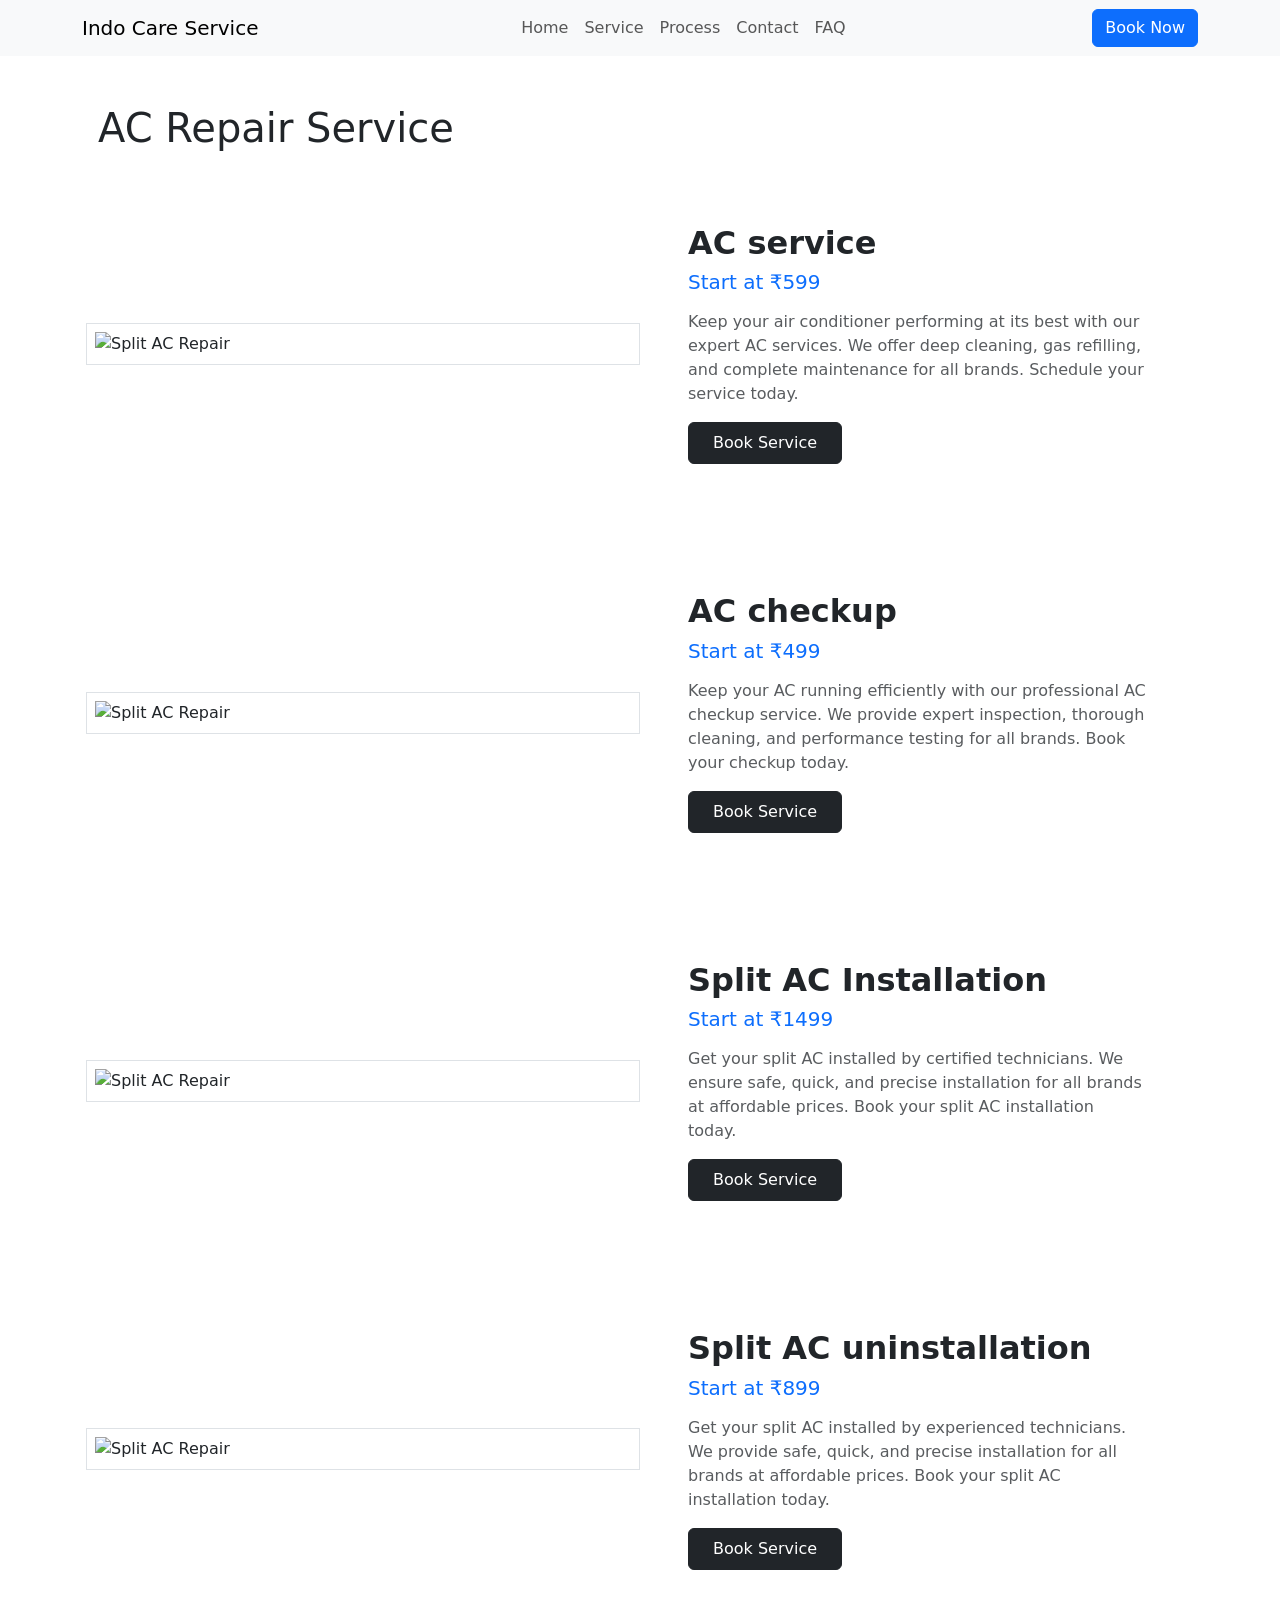
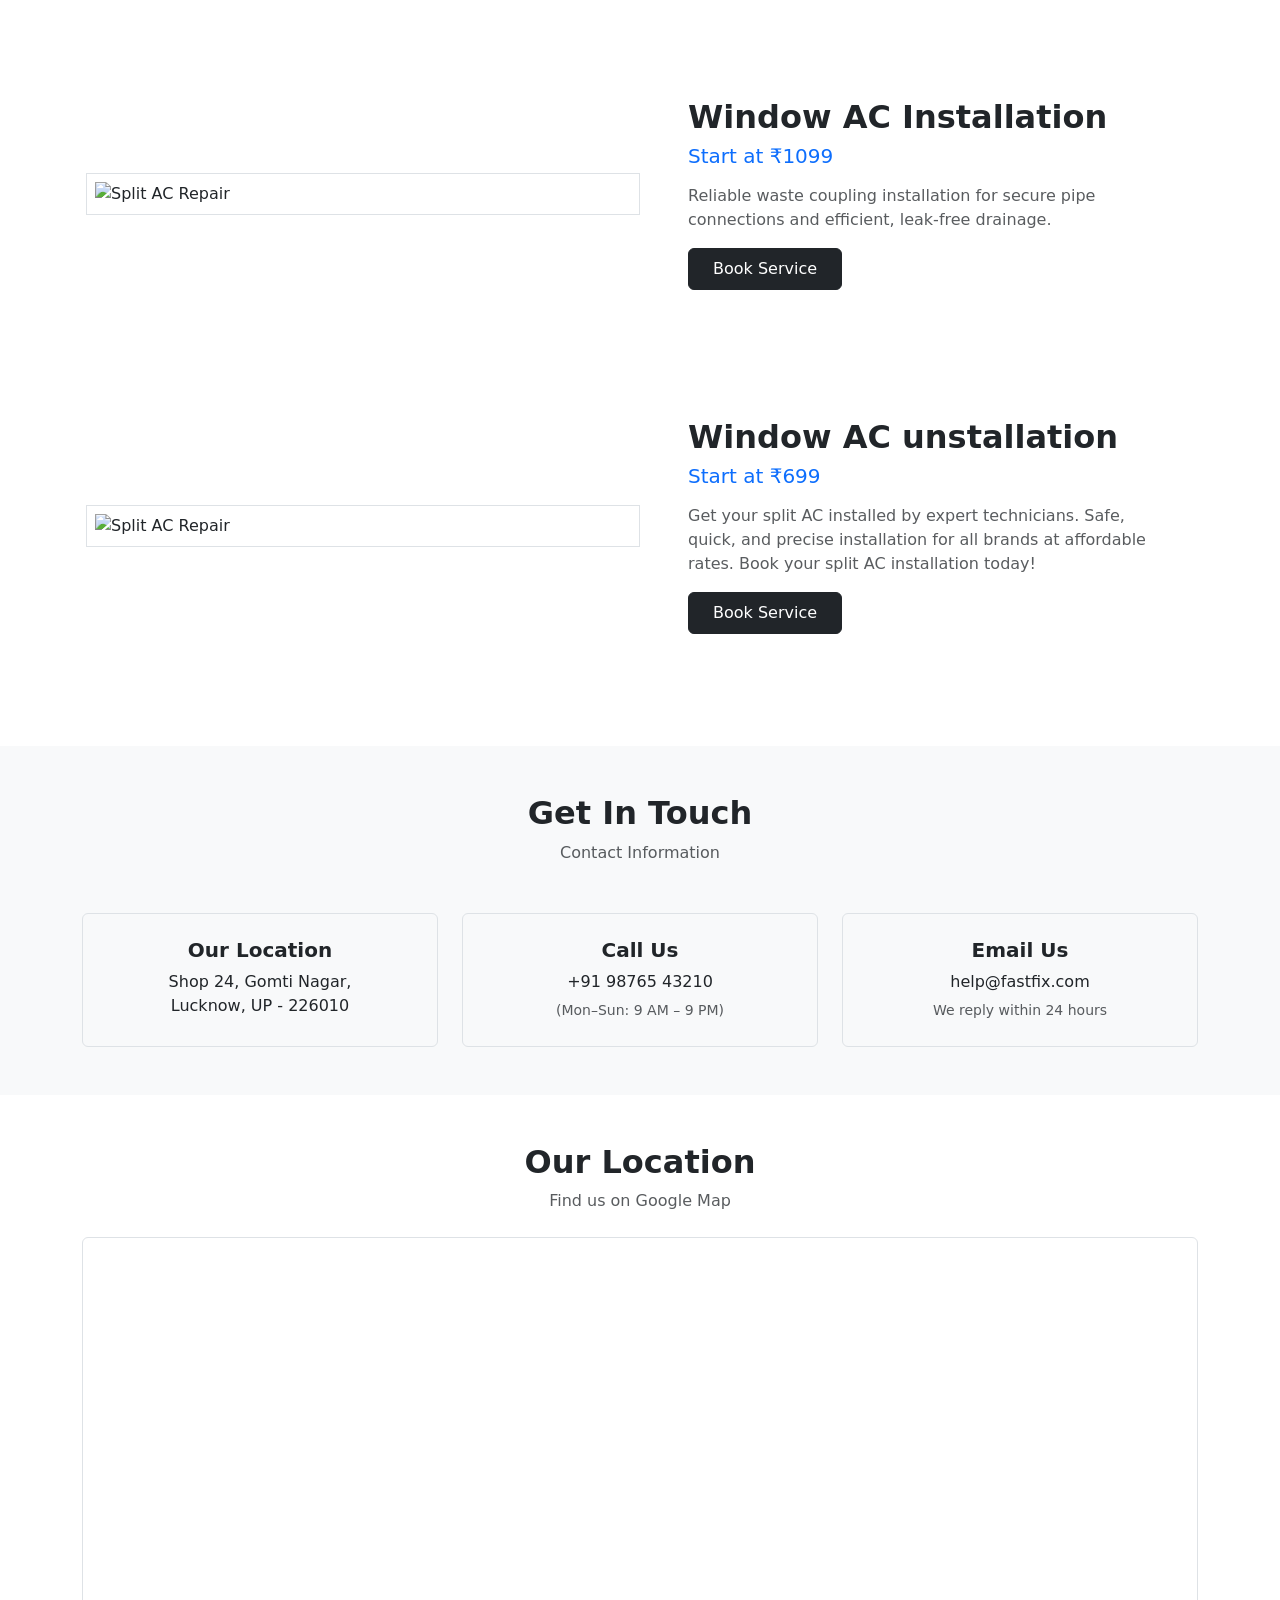
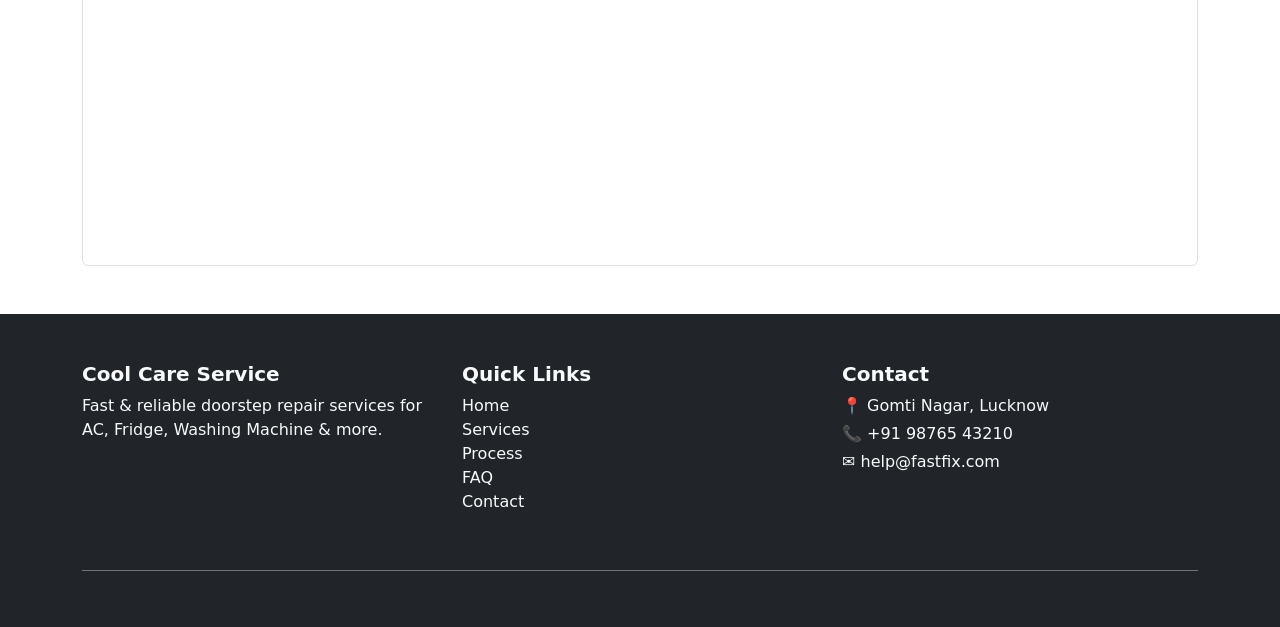
==== ac-repair.html @ 85ae4dec "Initial commit" ====
<!doctype html>
<html lang="en">
  <head>
    <!-- Basic -->
    <meta charset="UTF-8" />
    <title>Bootstrap 5 Practice</title>

    <!-- Mobile Responsive (MOST IMPORTANT) -->
    <meta name="viewport" content="width=device-width, initial-scale=1.0" />

    <!-- Bootstrap 5 CSS CDN -->
    <link
      href="https://cdn.jsdelivr.net/npm/bootstrap@5.3.2/dist/css/bootstrap.min.css"
      rel="stylesheet"
    />
    <link rel="stylesheet" href="style.css" />
  </head>
  <body>

        <!-- ============== Navbar Start Here ============= -->
    <nav class="navbar navbar-expand-lg navbar-light bg-light">
      <div class="container">
        <!-- Logo -->
        <a class="navbar-brand" href="#">Indo Care Service</a>

        <!-- Toggle Button (Mobile) -->
        <button
          class="navbar-toggler"
          type="button"
          data-bs-toggle="offcanvas"
          data-bs-target="#mobileMenu"
        >
          <span class="navbar-toggler-icon"></span>
        </button>

        <!-- Desktop Menu -->
        <div class="collapse navbar-collapse d-none d-lg-flex">
          <!-- Center Menu -->
          <ul class="navbar-nav mx-auto">
            <li class="nav-item"><a class="nav-link" href="#">Home</a></li>
            <li class="nav-item"><a class="nav-link" href="#">Service</a></li>
            <li class="nav-item"><a class="nav-link" href="#">Process</a></li>
            <li class="nav-item"><a class="nav-link" href="#">Contact</a></li>
            <li class="nav-item"><a class="nav-link" href="#">FAQ</a></li>
          </ul>

          <!-- Right Button -->
          <a href="#" class="btn btn-primary">Book Now</a>
        </div>
      </div>
    </nav>

    <div
      class="offcanvas offcanvas-start custom-offcanvas"
      tabindex="-1"
      id="mobileMenu"
    >
      <div class="offcanvas-header">
        <h5 class="offcanvas-title">Menu</h5>
        <button
          type="button"
          class="btn-close"
          data-bs-dismiss="offcanvas"
        ></button>
      </div>

      <div class="offcanvas-body">
        <ul class="navbar-nav">
          <li class="nav-item"><a class="nav-link" href="#">Home</a></li>
          <li class="nav-item"><a class="nav-link" href="#">Service</a></li>
          <li class="nav-item"><a class="nav-link" href="#">Process</a></li>
          <li class="nav-item"><a class="nav-link" href="#">Contact</a></li>
          <li class="nav-item"><a class="nav-link" href="#">FAQ</a></li>
        </ul>

        <a href="#" class="btn btn-primary w-100 mt-3">Book Now</a>
      </div>
    </div>
    <!-- ============== Navbar END Here ============= -->
     
    <section class="py-5">
      <div class="container">
        <h1 class="px-3">AC Repair Service</h1>
        <div class="row align-items-center p-md-3">
          <!-- Image -->
          <div class="col-md-6 p-0 border">
            <img
              src="https://picsum.photos/1200/600"
              class="img-fluid w-100 p-2 rounded-3"
              alt="Split AC Repair"
            />
          </div>

          <!-- Content -->
          <div class="col-md-6 p-4 p-md-5">
            <h2 class="fw-bold">AC service</h2>

            <h5 class="text-primary mb-3">Start at ₹599</h5>

            <p class="text-muted">
              Keep your air conditioner performing at its best with our expert
              AC services. We offer deep cleaning, gas refilling, and complete
              maintenance for all brands. Schedule your service today.
            </p>

            <a href="#" class="btn btn-dark px-4 py-2"> Book Service </a>
          </div>
        </div>
        <div class="row align-items-center p-md-3">
          <!-- Image -->
          <div class="col-md-6 p-0 border">
            <img
              src="https://picsum.photos/1200/600"
              class="img-fluid w-100 p-2 rounded-3"
              alt="Split AC Repair"
            />
          </div>

          <!-- Content -->
          <div class="col-md-6 p-4 p-md-5">
            <h2 class="fw-bold">AC checkup</h2>

            <h5 class="text-primary mb-3">Start at ₹499</h5>

            <p class="text-muted">
              Keep your AC running efficiently with our professional AC checkup
              service. We provide expert inspection, thorough cleaning, and
              performance testing for all brands. Book your checkup today.
            </p>

            <a href="#" class="btn btn-dark px-4 py-2"> Book Service </a>
          </div>
        </div>
        <div class="row align-items-center p-md-3">
          <!-- Image -->
          <div class="col-md-6 p-0 border">
            <img
              src="https://picsum.photos/1200/600"
              class="img-fluid w-100 p-2 rounded-3"
              alt="Split AC Repair"
            />
          </div>

          <!-- Content -->
          <div class="col-md-6 p-4 p-md-5">
            <h2 class="fw-bold">Split AC Installation</h2>

            <h5 class="text-primary mb-3">Start at ₹1499</h5>

            <p class="text-muted">
              Get your split AC installed by certified technicians. We ensure
              safe, quick, and precise installation for all brands at affordable
              prices. Book your split AC installation today.
            </p>

            <a href="#" class="btn btn-dark px-4 py-2"> Book Service </a>
          </div>
        </div>
        <div class="row align-items-center p-md-3">
          <!-- Image -->
          <div class="col-md-6 p-0 border">
            <img
              src="https://picsum.photos/1200/600"
              class="img-fluid w-100 p-2 rounded-3"
              alt="Split AC Repair"
            />
          </div>

          <!-- Content -->
          <div class="col-md-6 p-4 p-md-5">
            <h2 class="fw-bold">Split AC uninstallation</h2>

            <h5 class="text-primary mb-3">Start at ₹899</h5>

            <p class="text-muted">
              Get your split AC installed by experienced technicians. We provide safe, quick, and precise installation for all brands at affordable prices. Book your split AC installation today.
            </p>

            <a href="#" class="btn btn-dark px-4 py-2"> Book Service </a>
          </div>
        </div>
        <div class="row align-items-center p-md-3">
          <!-- Image -->
          <div class="col-md-6 p-0 border">
            <img
              src="https://picsum.photos/1200/600"
              class="img-fluid w-100 p-2 rounded-3"
              alt="Split AC Repair"
            />
          </div>

          <!-- Content -->
          <div class="col-md-6 p-4 p-md-5">
            <h2 class="fw-bold">Window AC Installation</h2>

            <h5 class="text-primary mb-3">Start at ₹1099</h5>

            <p class="text-muted">
              Reliable waste coupling installation for secure pipe connections and efficient, leak-free drainage.
            </p>

            <a href="#" class="btn btn-dark px-4 py-2"> Book Service </a>
          </div>
        </div>
        <div class="row align-items-center p-md-3">
          <!-- Image -->
          <div class="col-md-6 p-0 border">
            <img
              src="https://picsum.photos/1200/600"
              class="img-fluid w-100 p-2 rounded-3"
              alt="Split AC Repair"
            />
          </div>

          <!-- Content -->
          <div class="col-md-6 p-4 p-md-5">
            <h2 class="fw-bold">Window AC unstallation</h2>

            <h5 class="text-primary mb-3">Start at ₹699</h5>

            <p class="text-muted">
              Get your split AC installed by expert technicians. Safe, quick,
              and precise installation for all brands at affordable rates. Book
              your split AC installation today!
            </p>

            <a href="#" class="btn btn-dark px-4 py-2"> Book Service </a>
          </div>
        </div>
      </div>
    </section>

    <!-- ============== Get in Touch ============= -->
    <section class="py-5 bg-light">
      <div class="container">
        <!-- Heading -->
        <div class="text-center mb-5">
          <h2 class="fw-bold">Get In Touch</h2>
          <p class="text-muted">Contact Information</p>
        </div>

        <div class="row g-4">
          <!-- Location -->
          <div class="col-md-4 col-sm-6">
            <div class="border p-4 h-100 text-center rounded">
              <h5 class="fw-bold">Our Location</h5>
              <p class="mb-0">
                Shop 24, Gomti Nagar,<br />
                Lucknow, UP - 226010
              </p>
            </div>
          </div>

          <!-- Call -->
          <div class="col-md-4 col-sm-6">
            <div class="border p-4 h-100 text-center rounded">
              <h5 class="fw-bold">Call Us</h5>
              <p class="mb-1">+91 98765 43210</p>
              <small class="text-muted">(Mon–Sun: 9 AM – 9 PM)</small>
            </div>
          </div>

          <!-- Email -->
          <div class="col-md-4 col-sm-12">
            <div class="border p-4 h-100 text-center rounded">
              <h5 class="fw-bold">Email Us</h5>
              <p class="mb-1">help@fastfix.com</p>
              <small class="text-muted">We reply within 24 hours</small>
            </div>
          </div>
        </div>
      </div>
    </section>

    <!-- ============ MAP Section ========== -->
    <section class="py-5">
      <div class="container">
        <!-- Heading -->
        <div class="text-center mb-4">
          <h2 class="fw-bold">Our Location</h2>
          <p class="text-muted">Find us on Google Map</p>
        </div>

        <!-- Map -->
        <div class="ratio ratio-16x9 rounded overflow-hidden border">
          <iframe
            src="https://www.google.com/maps?q=Gomti+Nagar+Lucknow&output=embed"
            allowfullscreen
            loading="lazy"
            height="200"
          >
          </iframe>
        </div>
      </div>
    </section>

    <!-- ============== Footer Section =============== -->
    <footer class="bg-dark text-light pt-5">
      <div class="container">
        <div class="row">
          <!-- Brand / About -->
          <div class="col-md-4 mb-4">
            <h5 class="fw-bold">Cool Care Service</h5>
            <p class="">
              Fast & reliable doorstep repair services for AC, Fridge, Washing
              Machine & more.
            </p>
          </div>

          <!-- Quick Links -->
          <div class="col-md-4 mb-4">
            <h5 class="fw-bold">Quick Links</h5>
            <ul class="list-unstyled">
              <li>
                <a href="#" class="text-light text-decoration-none">Home</a>
              </li>
              <li>
                <a href="#" class="text-light text-decoration-none">Services</a>
              </li>
              <li>
                <a href="#" class="text-light text-decoration-none">Process</a>
              </li>
              <li>
                <a href="#" class="text-light text-decoration-none">FAQ</a>
              </li>
              <li>
                <a href="#" class="text-light text-decoration-none">Contact</a>
              </li>
            </ul>
          </div>

          <!-- Contact Info -->
          <div class="col-md-4 mb-4">
            <h5 class="fw-bold">Contact</h5>
            <p class="mb-1">📍 Gomti Nagar, Lucknow</p>
            <p class="mb-1">📞 +91 98765 43210</p>
            <p class="mb-0">✉ help@fastfix.com</p>
          </div>
        </div>

        <!-- Bottom Bar -->
        <div class="border-top border-secondary text-center py-3 mt-3">
          <small class="text-muted">
            © 2026 FastFix Repair. All Rights Reserved.
          </small>
        </div>
      </div>
    </footer>

    <!-- Bootstrap 5 JS Bundle (with Popper) -->
    <script src="https://cdn.jsdelivr.net/npm/bootstrap@5.3.2/dist/js/bootstrap.bundle.min.js"></script>
    <script src="/script.js"></script>
  </body>
</html>
---- style.css ----
*{
    margin: 0;
    padding: 0;
    box-sizing: border-box;
}

.custom-offcanvas{
    width: 70% !important;
     background-color: #f8f9fa;
}
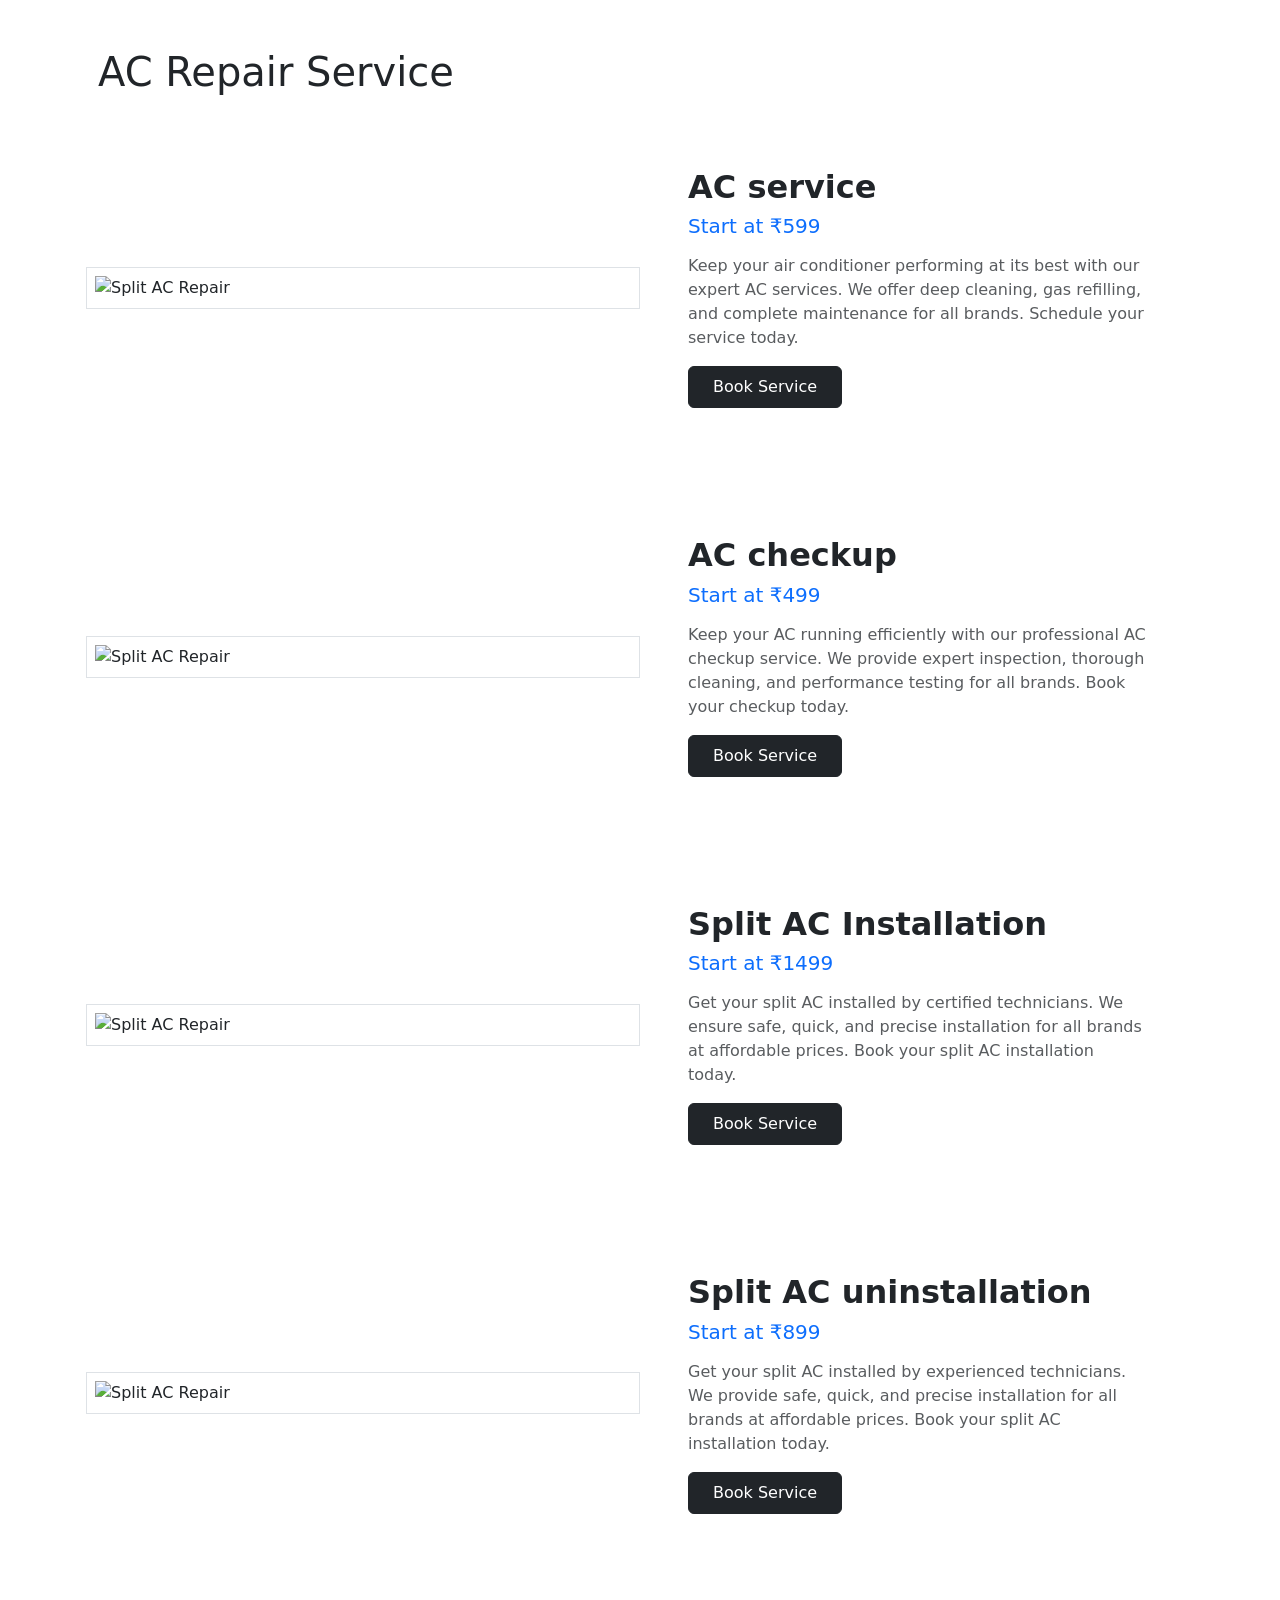
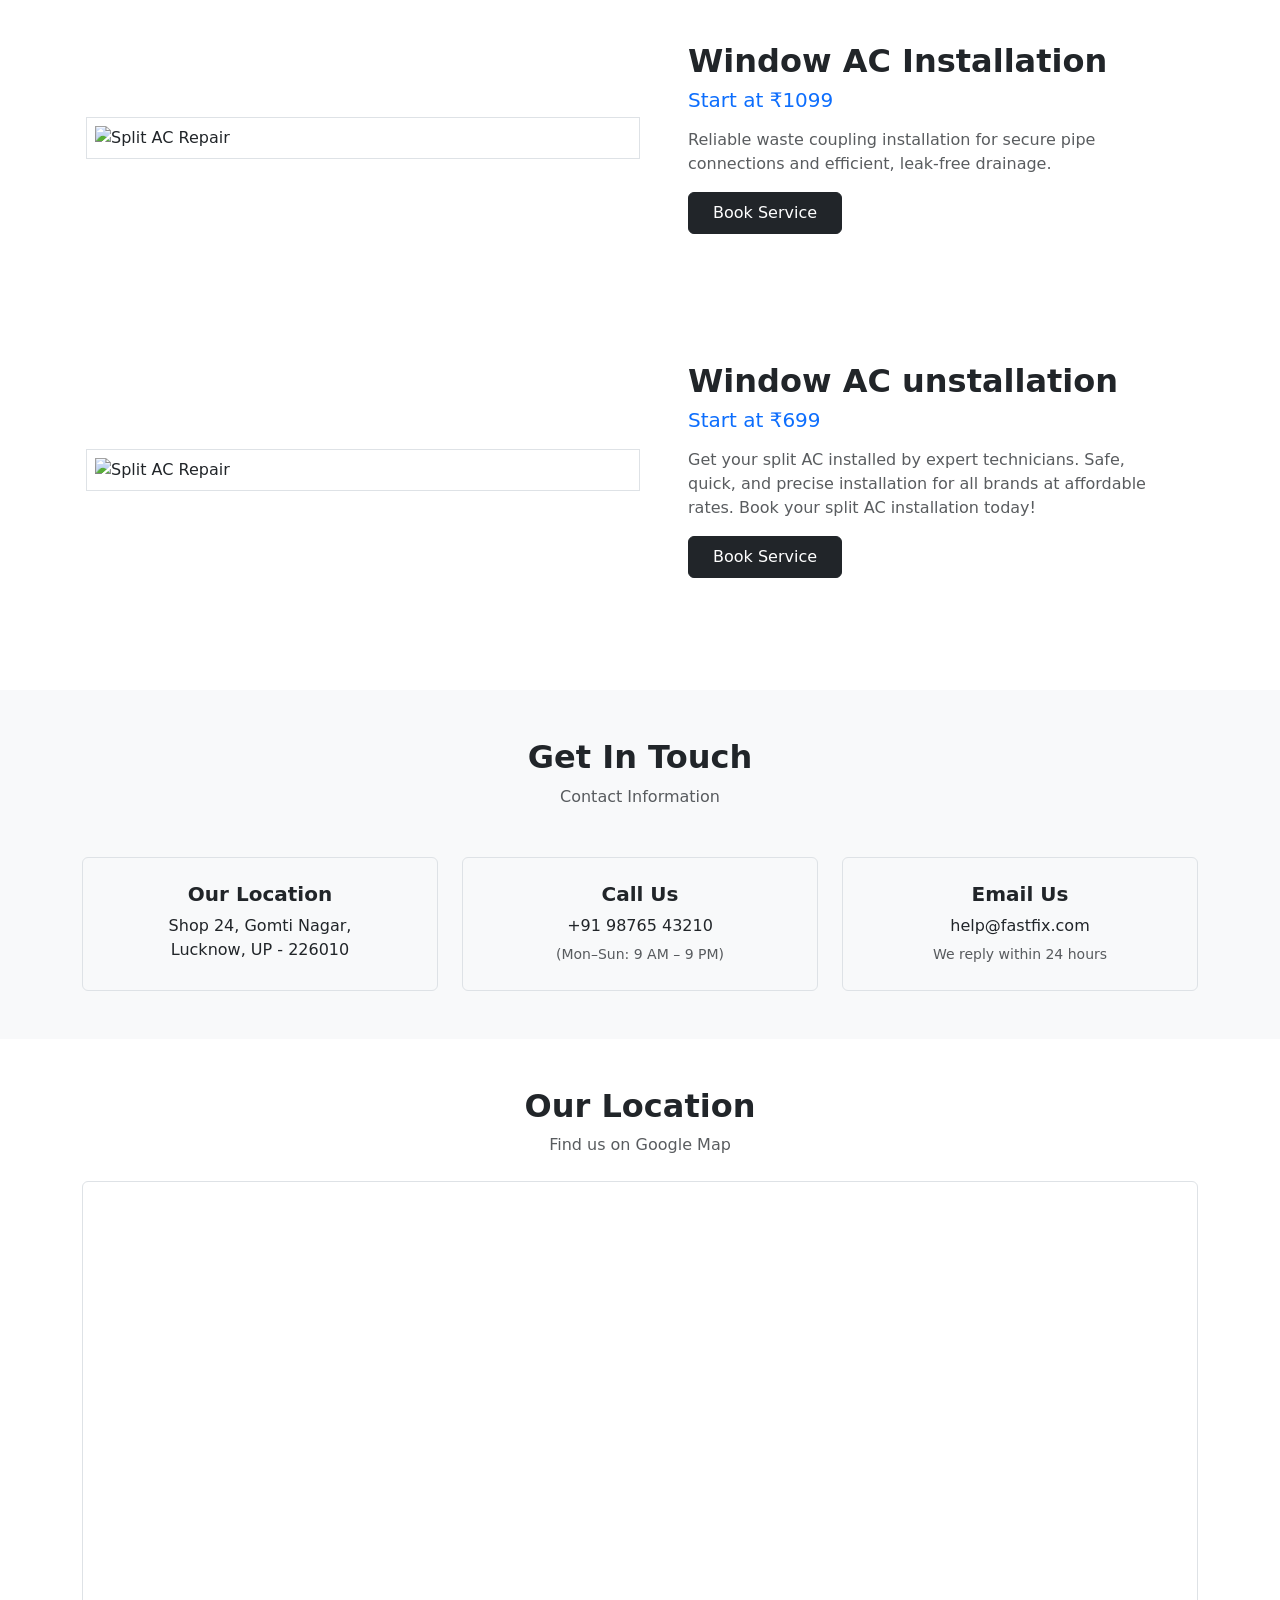
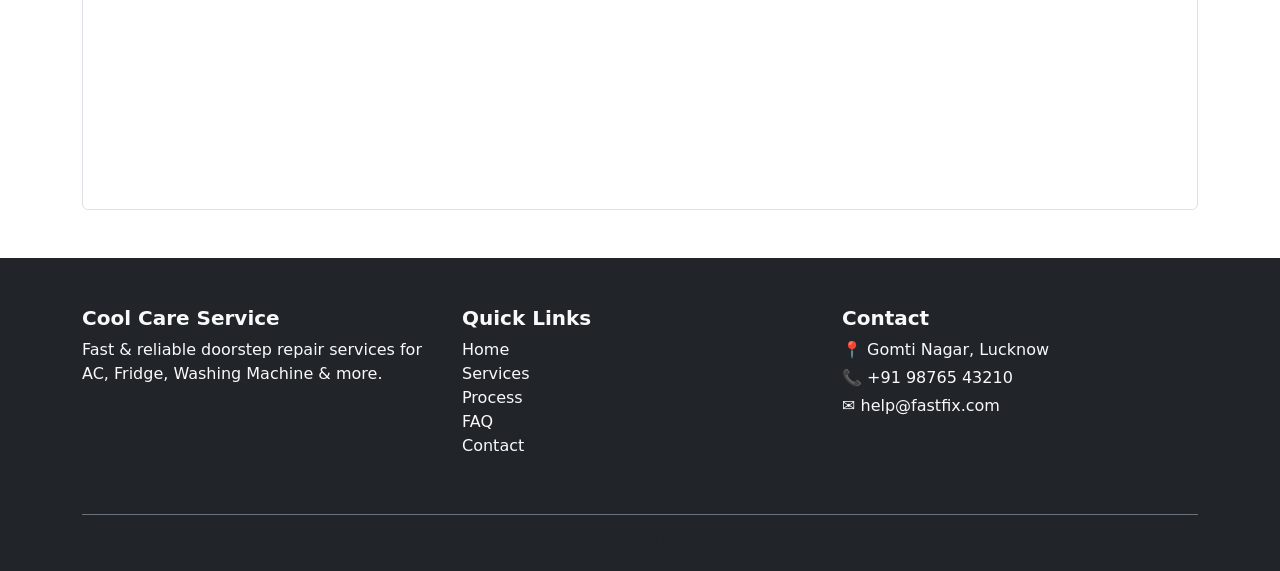
==== commit bb61f487: "code added" ====
--- a/ac-repair.html
+++ b/ac-repair.html
@@ -18,66 +18,9 @@
   <body>
 
         <!-- ============== Navbar Start Here ============= -->
-    <nav class="navbar navbar-expand-lg navbar-light bg-light">
-      <div class="container">
-        <!-- Logo -->
-        <a class="navbar-brand" href="#">Indo Care Service</a>
-
-        <!-- Toggle Button (Mobile) -->
-        <button
-          class="navbar-toggler"
-          type="button"
-          data-bs-toggle="offcanvas"
-          data-bs-target="#mobileMenu"
-        >
-          <span class="navbar-toggler-icon"></span>
-        </button>
-
-        <!-- Desktop Menu -->
-        <div class="collapse navbar-collapse d-none d-lg-flex">
-          <!-- Center Menu -->
-          <ul class="navbar-nav mx-auto">
-            <li class="nav-item"><a class="nav-link" href="#">Home</a></li>
-            <li class="nav-item"><a class="nav-link" href="#">Service</a></li>
-            <li class="nav-item"><a class="nav-link" href="#">Process</a></li>
-            <li class="nav-item"><a class="nav-link" href="#">Contact</a></li>
-            <li class="nav-item"><a class="nav-link" href="#">FAQ</a></li>
-          </ul>
-
-          <!-- Right Button -->
-          <a href="#" class="btn btn-primary">Book Now</a>
-        </div>
-      </div>
-    </nav>
-
-    <div
-      class="offcanvas offcanvas-start custom-offcanvas"
-      tabindex="-1"
-      id="mobileMenu"
-    >
-      <div class="offcanvas-header">
-        <h5 class="offcanvas-title">Menu</h5>
-        <button
-          type="button"
-          class="btn-close"
-          data-bs-dismiss="offcanvas"
-        ></button>
-      </div>
-
-      <div class="offcanvas-body">
-        <ul class="navbar-nav">
-          <li class="nav-item"><a class="nav-link" href="#">Home</a></li>
-          <li class="nav-item"><a class="nav-link" href="#">Service</a></li>
-          <li class="nav-item"><a class="nav-link" href="#">Process</a></li>
-          <li class="nav-item"><a class="nav-link" href="#">Contact</a></li>
-          <li class="nav-item"><a class="nav-link" href="#">FAQ</a></li>
-        </ul>
-
-        <a href="#" class="btn btn-primary w-100 mt-3">Book Now</a>
-      </div>
-    </div>
+ <div id="navbar"></div>
     <!-- ============== Navbar END Here ============= -->
-     
+
     <section class="py-5">
       <div class="container">
         <h1 class="px-3">AC Repair Service</h1>
--- a/style.css
+++ b/style.css
@@ -7,4 +7,21 @@
 .custom-offcanvas{
     width: 70% !important;
      background-color: #f8f9fa;
-}+}
+.bg-custom{
+    background: blue !important;
+}
+
+.bg-custom .nav-link{
+    color: #fff;
+}
+.bg-custom .navbar-brand{
+    color: #fff !important;
+    text-transform: uppercase;
+    font-weight: bold;
+}
+
+.custom-toggle i {
+  color: white;
+  font-size: 26px;
+}
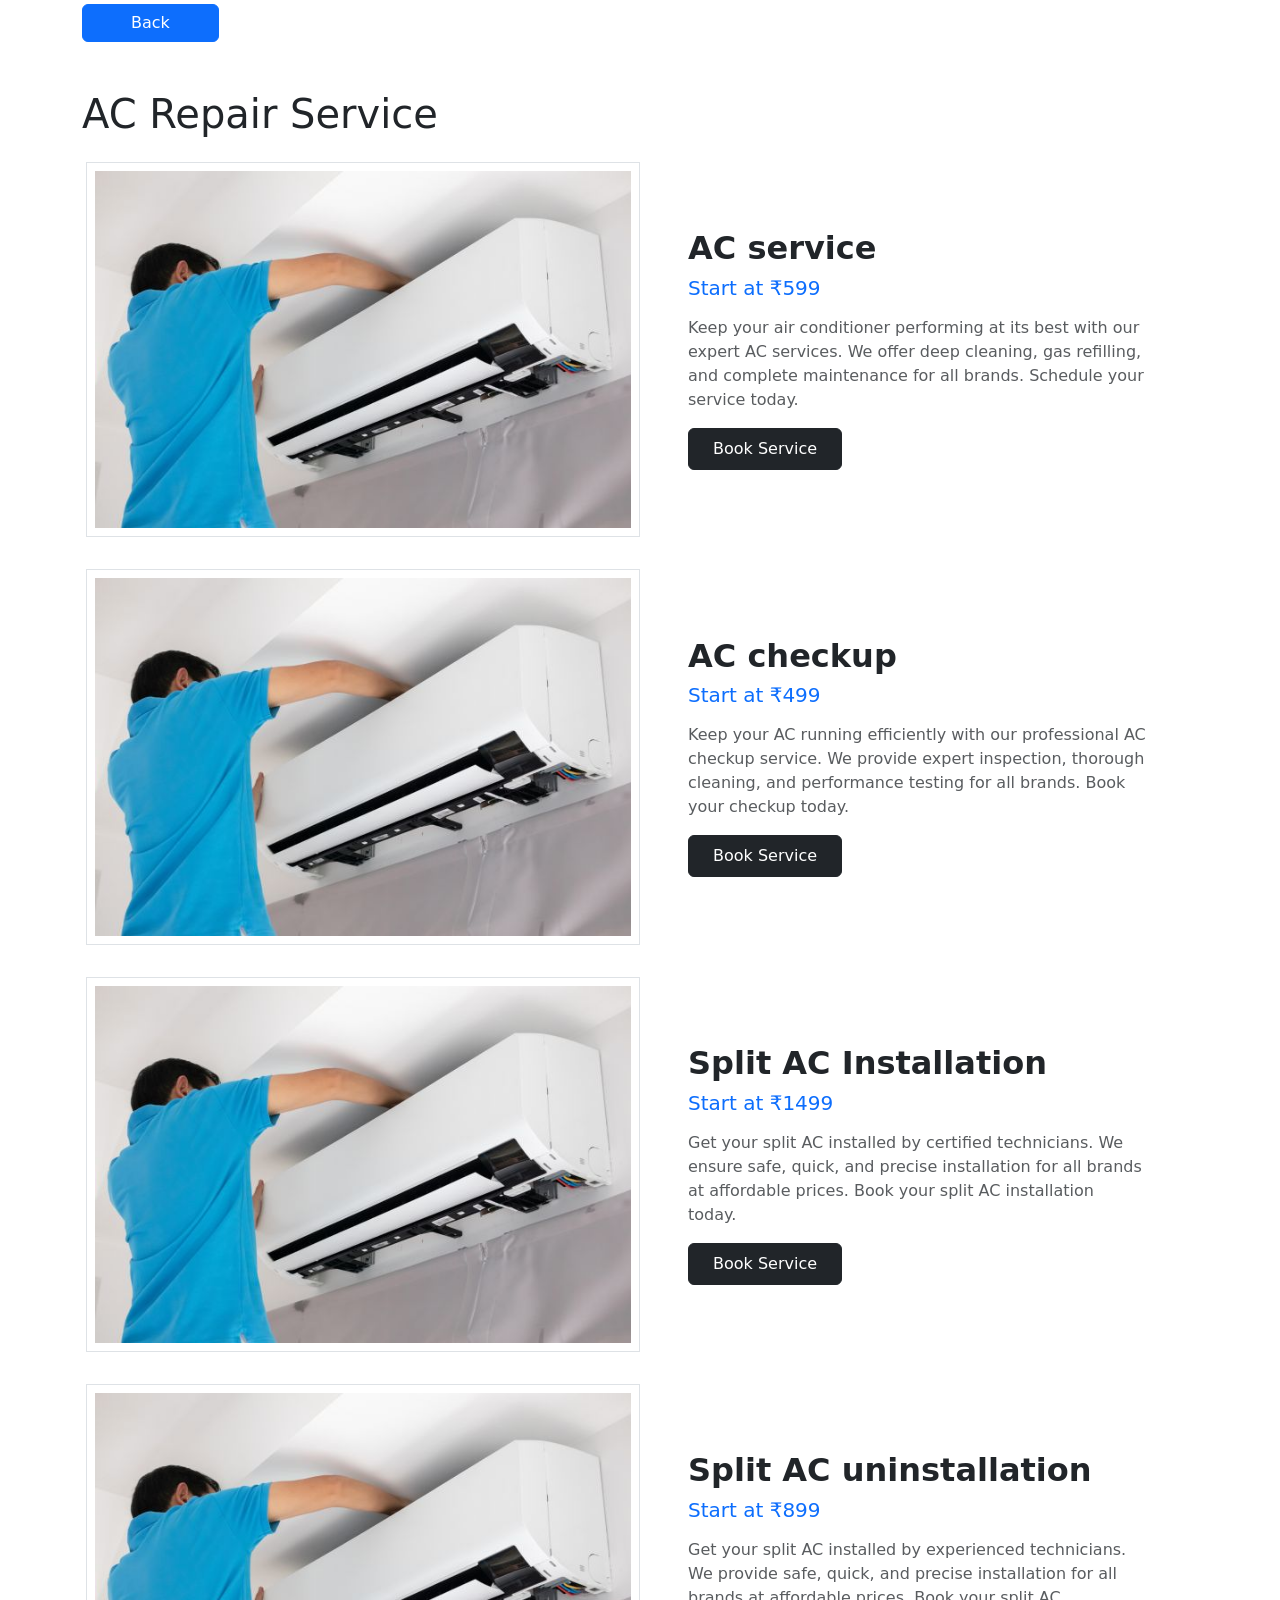
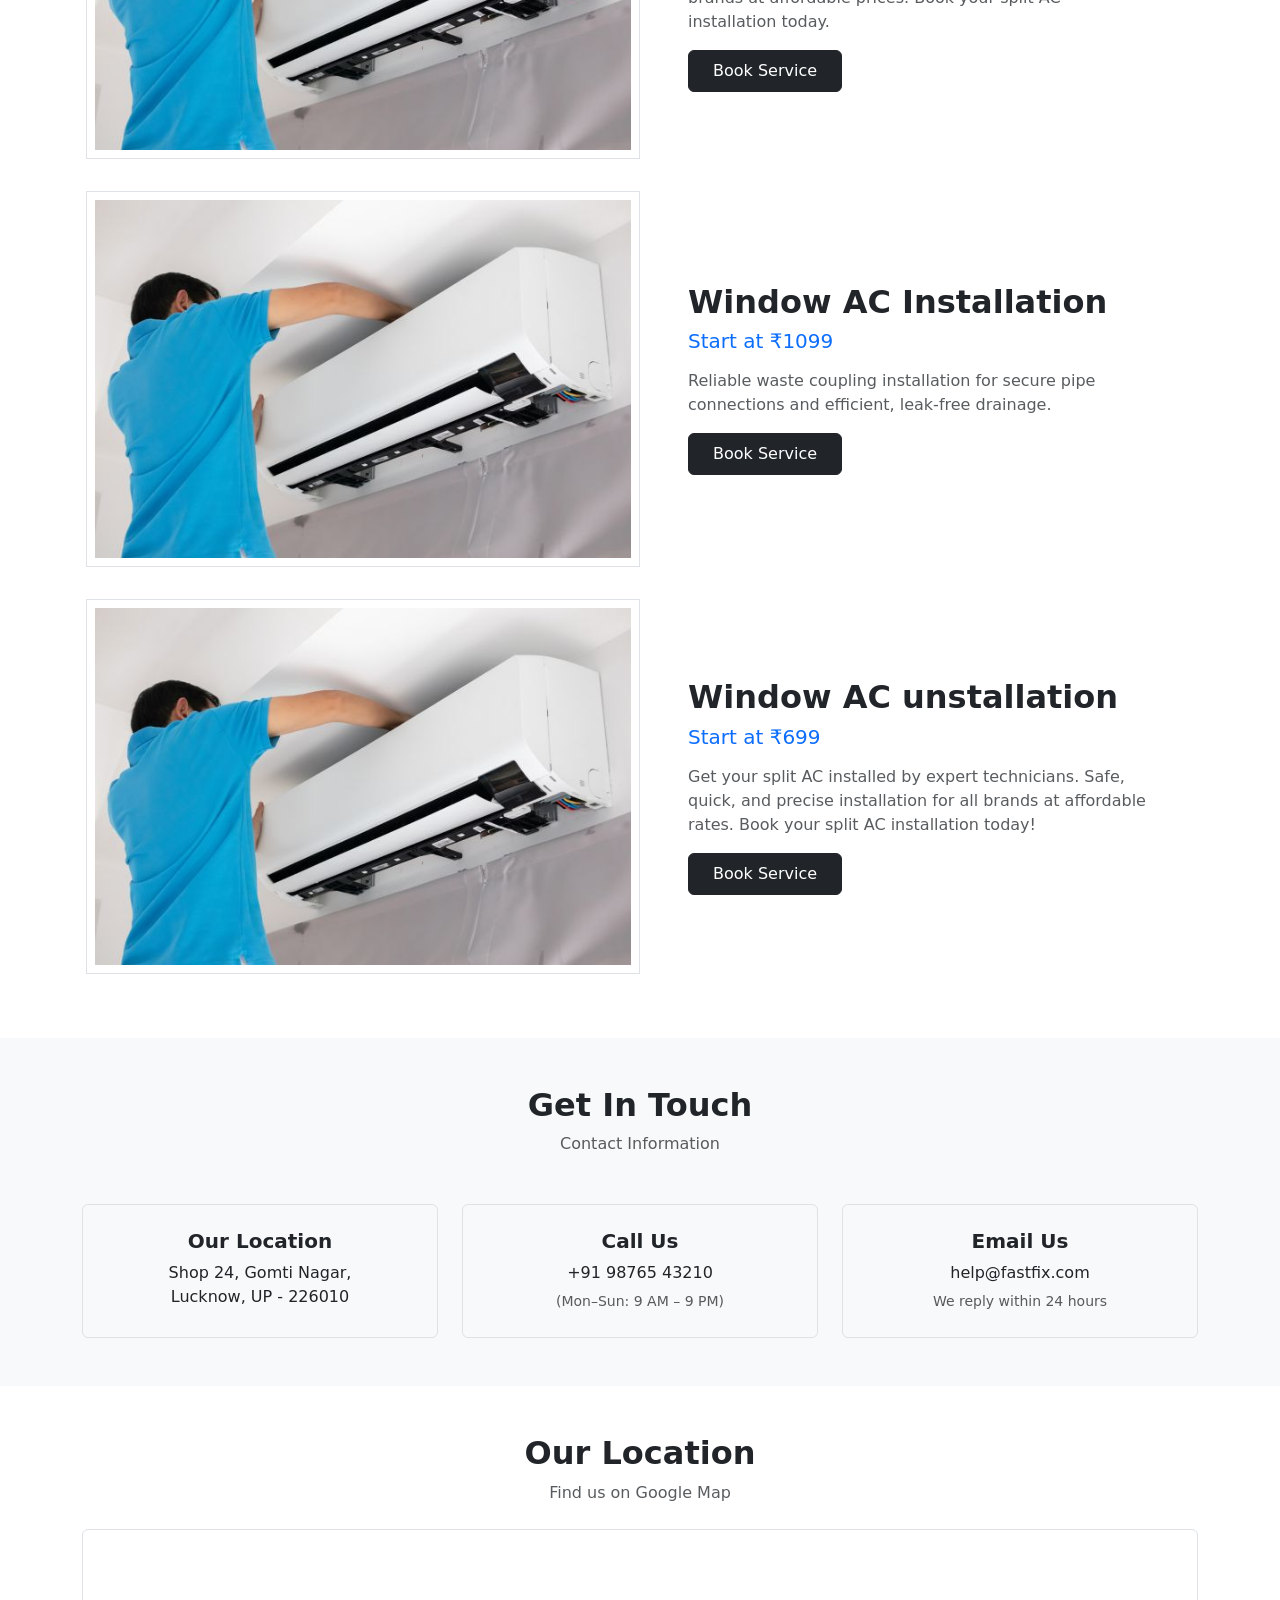
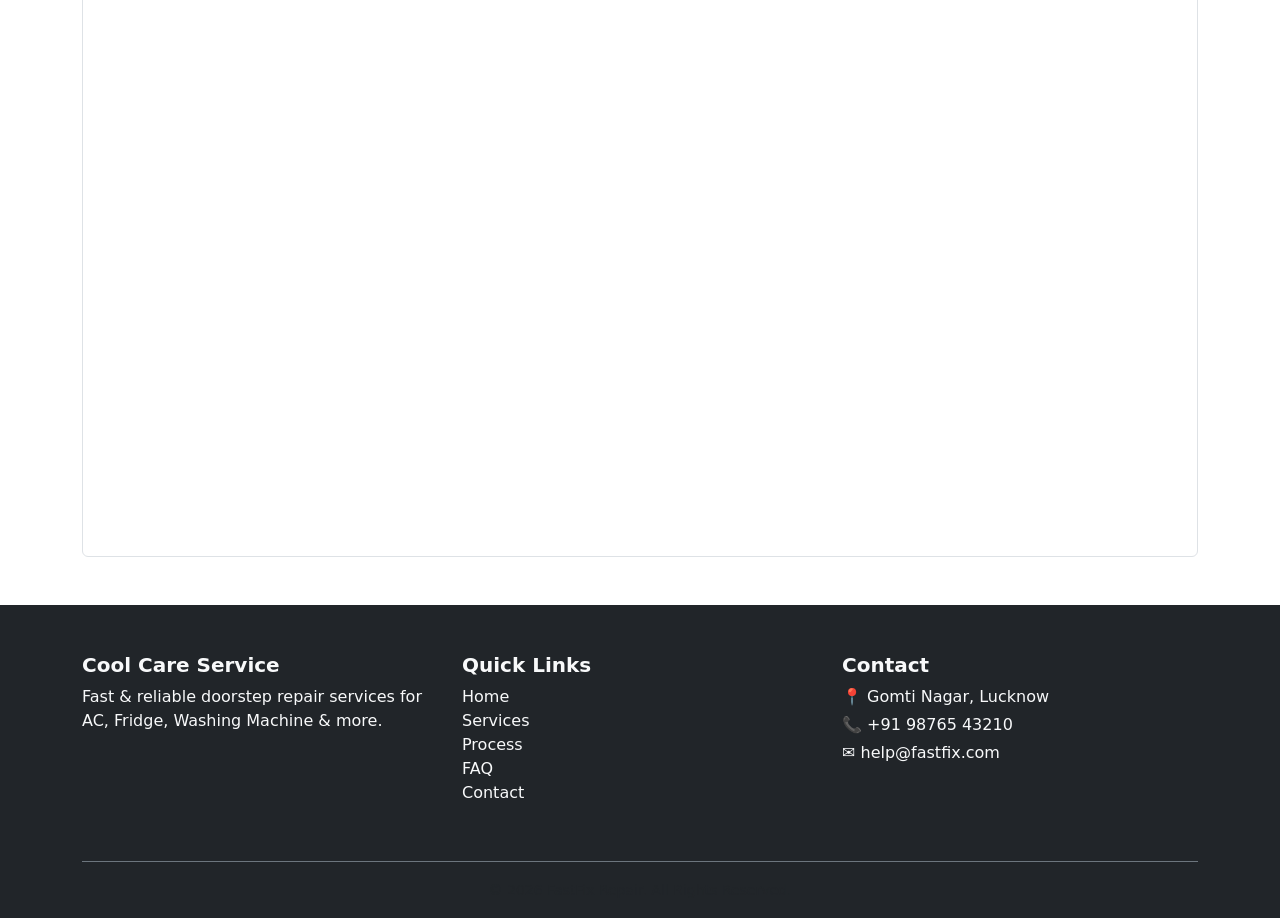
==== commit 0c98d5f6: "image updated" ====
--- a/ac-repair.html
+++ b/ac-repair.html
@@ -3,7 +3,7 @@
   <head>
     <!-- Basic -->
     <meta charset="UTF-8" />
-    <title>Bootstrap 5 Practice</title>
+    <title>AC Repair Service - Indo Care Service</title>
 
     <!-- Mobile Responsive (MOST IMPORTANT) -->
     <meta name="viewport" content="width=device-width, initial-scale=1.0" />
@@ -18,17 +18,23 @@
   <body>
 
         <!-- ============== Navbar Start Here ============= -->
- <div id="navbar"></div>
+ <div class="container pt-1 sticky-top">
+  <div class="row">
+    <div class="col-md">
+      <a href="/index.html" class="btn btn-primary px-5">Back</a>
+    </div>
+  </div>
+ </div>
     <!-- ============== Navbar END Here ============= -->
 
     <section class="py-5">
       <div class="container">
-        <h1 class="px-3">AC Repair Service</h1>
-        <div class="row align-items-center p-md-3">
-          <!-- Image -->
-          <div class="col-md-6 p-0 border">
-            <img
-              src="https://picsum.photos/1200/600"
+        <h1 class="">AC Repair Service</h1>
+        <div class="row align-items-center p-md-3">
+          <!-- Image -->
+          <div class="col-md-6 p-0 border">
+            <img
+              src="/images/ac-repair-detail.jpg"
               class="img-fluid w-100 p-2 rounded-3"
               alt="Split AC Repair"
             />
@@ -53,7 +59,7 @@
           <!-- Image -->
           <div class="col-md-6 p-0 border">
             <img
-              src="https://picsum.photos/1200/600"
+              src="images/ac-repair-detail.jpg"
               class="img-fluid w-100 p-2 rounded-3"
               alt="Split AC Repair"
             />
@@ -78,7 +84,7 @@
           <!-- Image -->
           <div class="col-md-6 p-0 border">
             <img
-              src="https://picsum.photos/1200/600"
+              src="images/ac-repair-detail.jpg"
               class="img-fluid w-100 p-2 rounded-3"
               alt="Split AC Repair"
             />
@@ -103,7 +109,7 @@
           <!-- Image -->
           <div class="col-md-6 p-0 border">
             <img
-              src="https://picsum.photos/1200/600"
+              src="images/ac-repair-detail.jpg"
               class="img-fluid w-100 p-2 rounded-3"
               alt="Split AC Repair"
             />
@@ -126,7 +132,7 @@
           <!-- Image -->
           <div class="col-md-6 p-0 border">
             <img
-              src="https://picsum.photos/1200/600"
+              src="images/ac-repair-detail.jpg"
               class="img-fluid w-100 p-2 rounded-3"
               alt="Split AC Repair"
             />
@@ -149,7 +155,7 @@
           <!-- Image -->
           <div class="col-md-6 p-0 border">
             <img
-              src="https://picsum.photos/1200/600"
+              src="images/ac-repair-detail.jpg"
               class="img-fluid w-100 p-2 rounded-3"
               alt="Split AC Repair"
             />
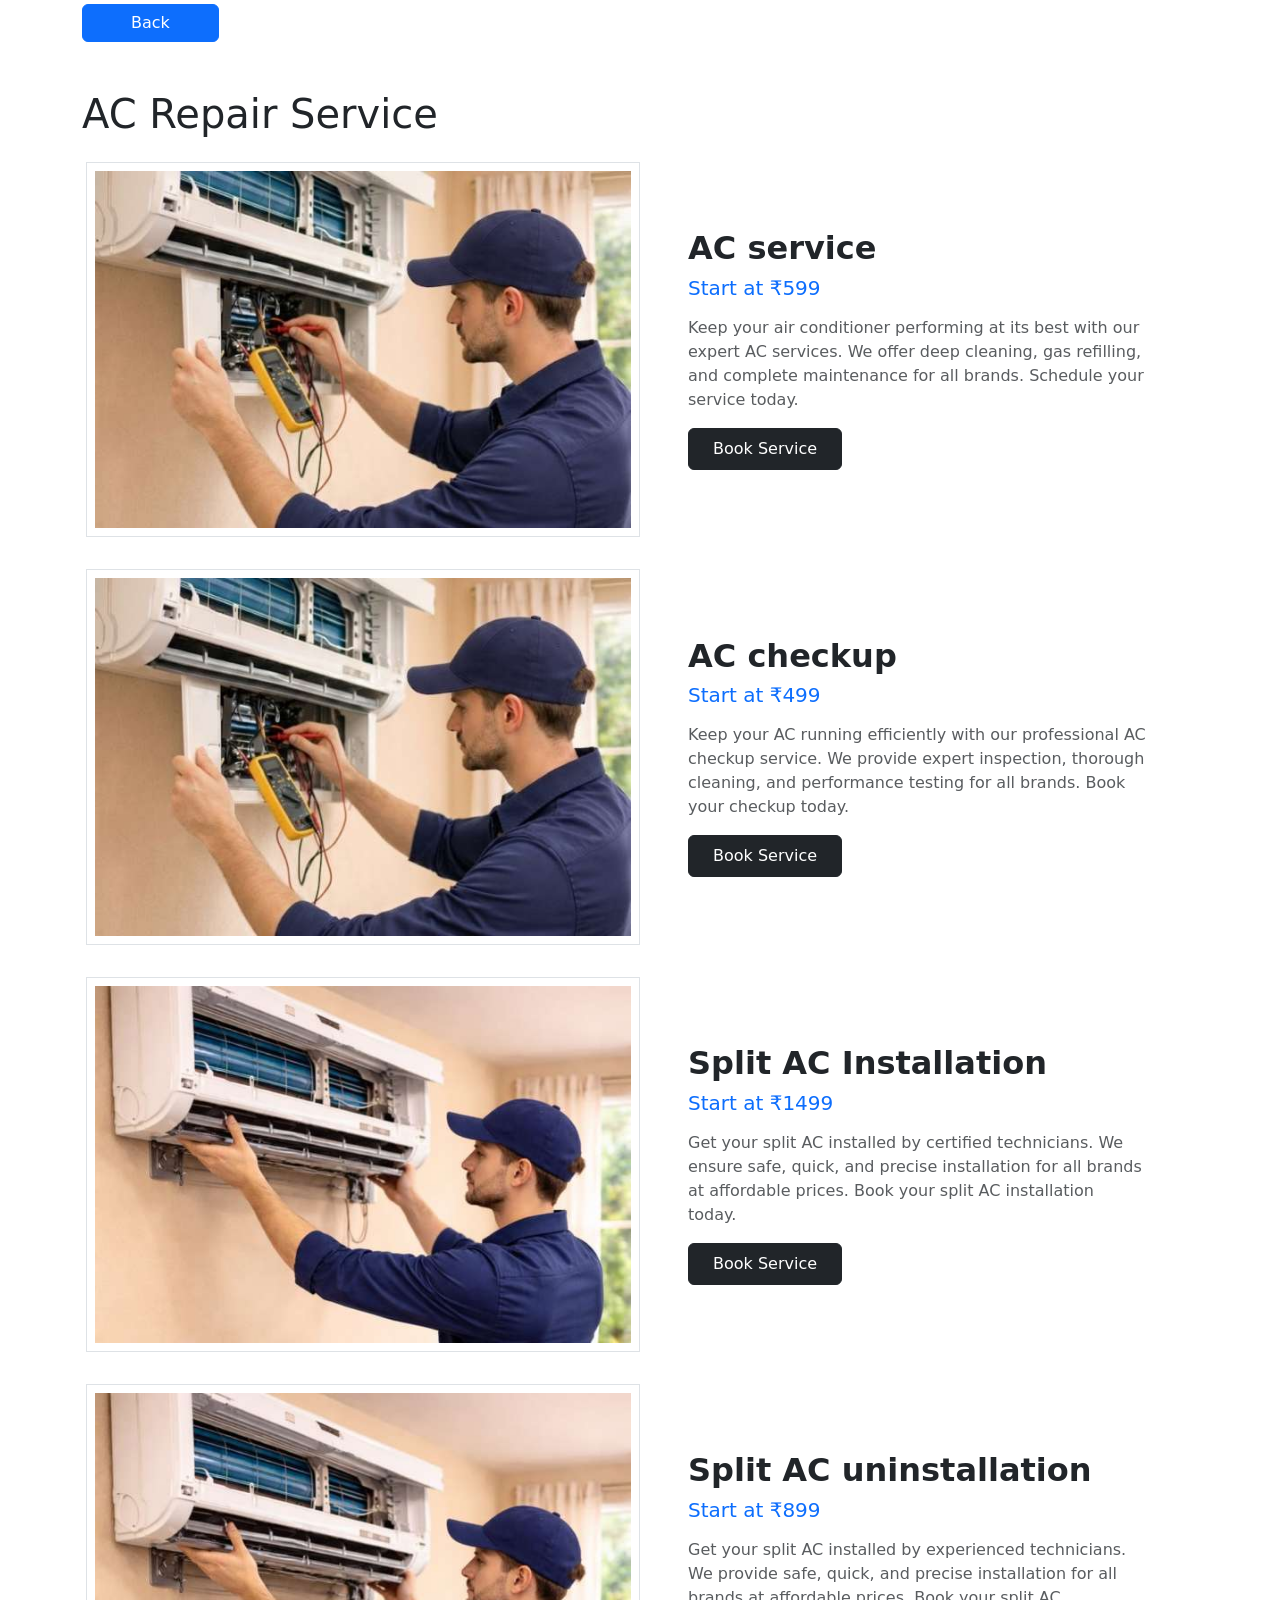
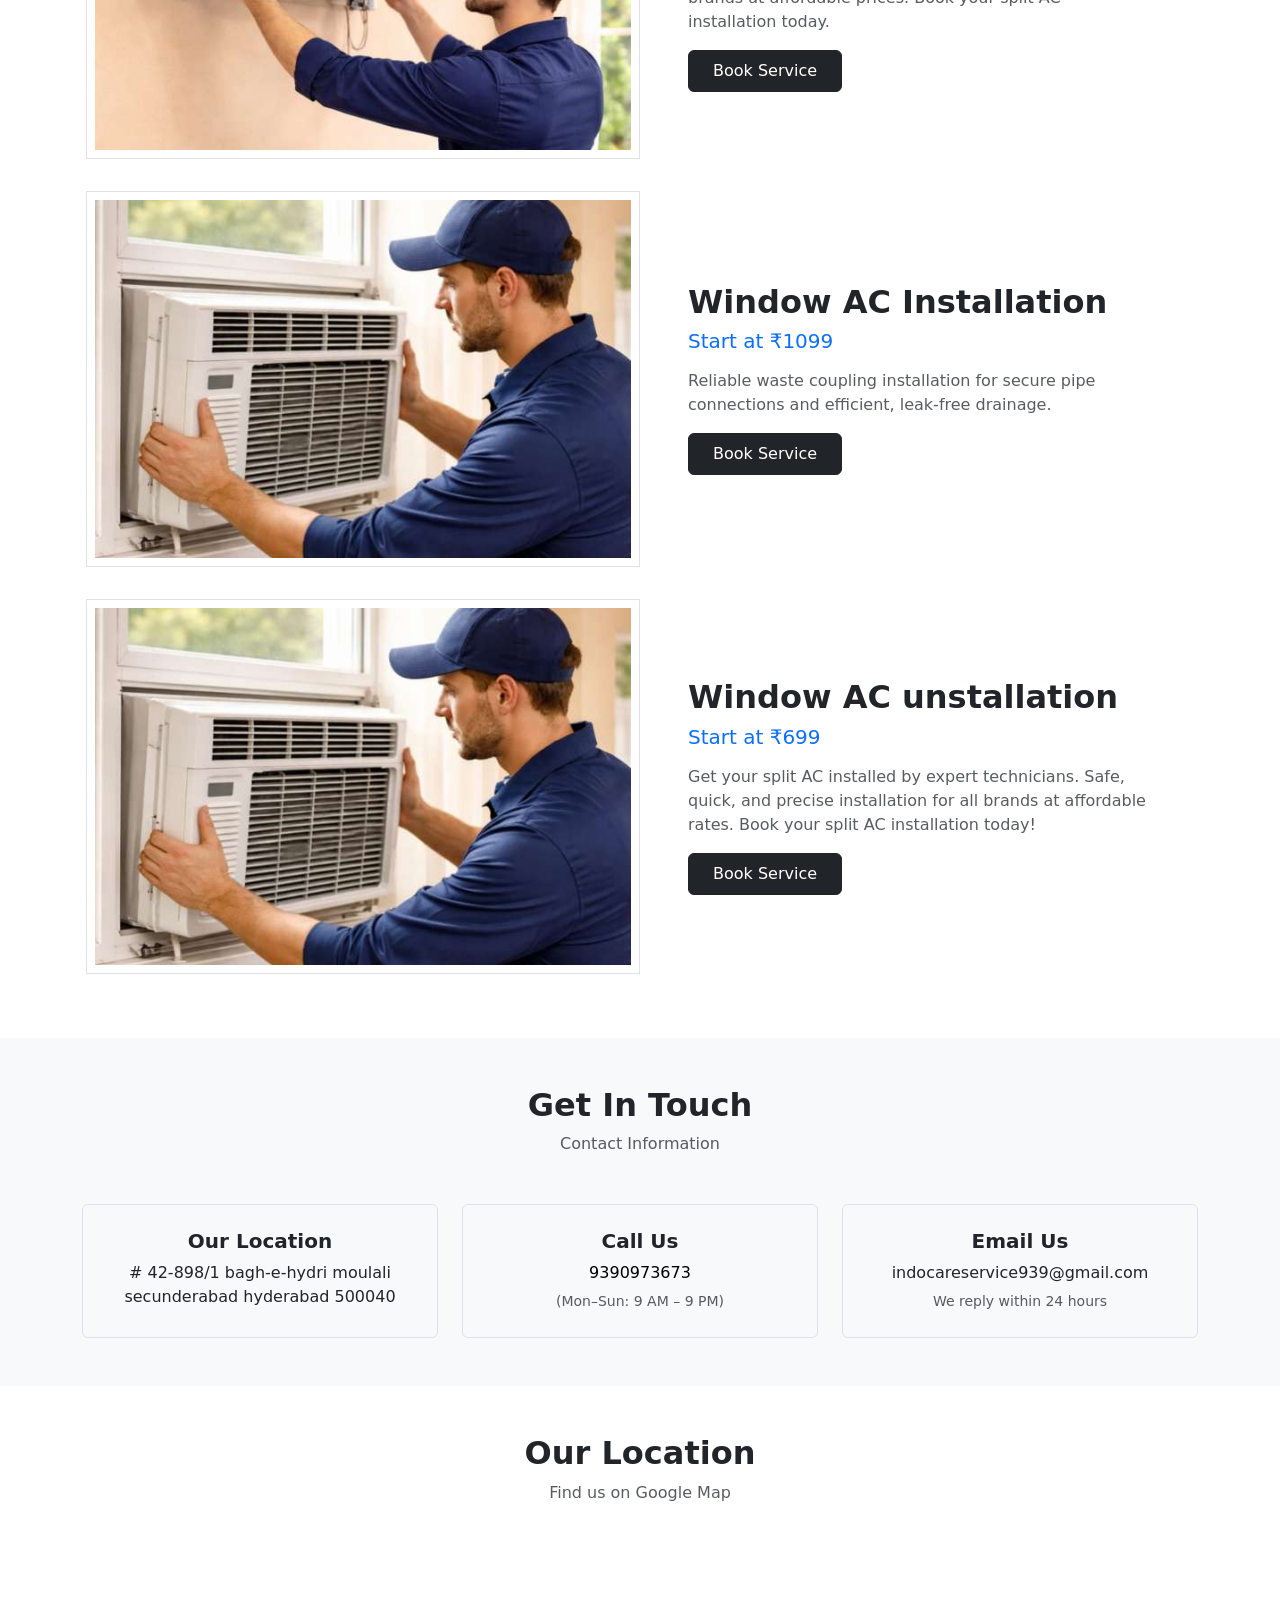
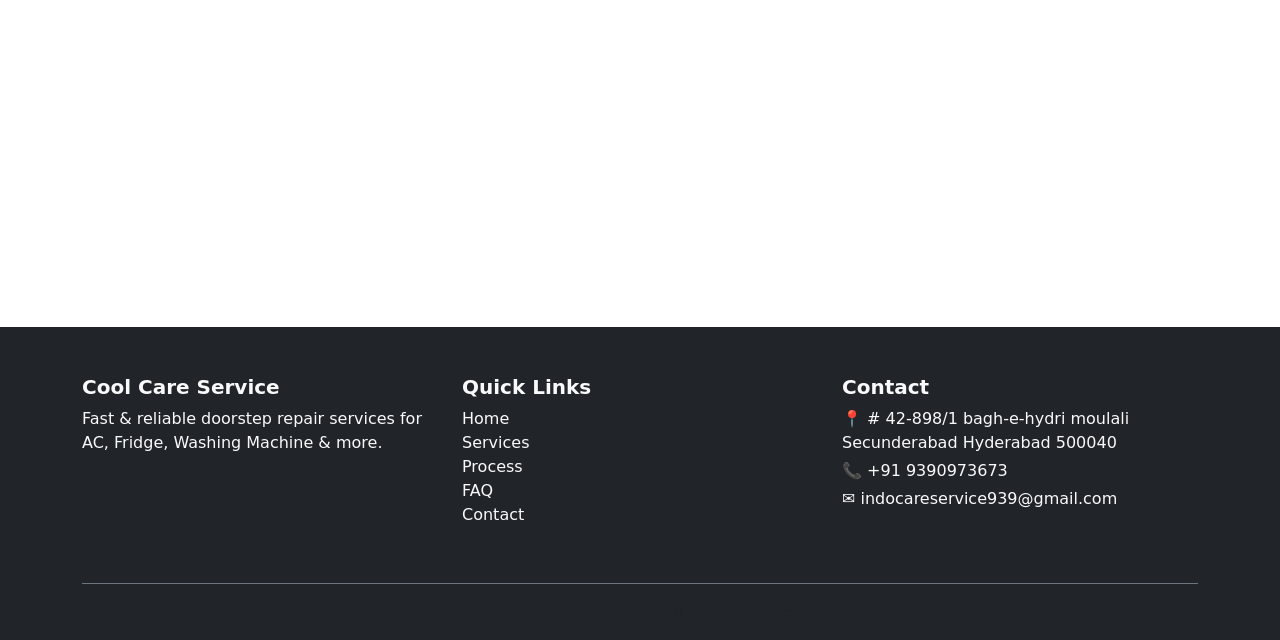
==== commit 19ead68c: "code updated" ====
--- a/ac-repair.html
+++ b/ac-repair.html
@@ -34,7 +34,7 @@
           <!-- Image -->
           <div class="col-md-6 p-0 border">
             <img
-              src="/images/ac-repair-detail.jpg"
+              src="/images/ac-check-service.jpg"
               class="img-fluid w-100 p-2 rounded-3"
               alt="Split AC Repair"
             />
@@ -52,14 +52,14 @@
               maintenance for all brands. Schedule your service today.
             </p>
 
-            <a href="#" class="btn btn-dark px-4 py-2"> Book Service </a>
-          </div>
-        </div>
-        <div class="row align-items-center p-md-3">
-          <!-- Image -->
-          <div class="col-md-6 p-0 border">
-            <img
-              src="images/ac-repair-detail.jpg"
+            <a href="https://wa.me/917780563336?text=Hi%2C%20I%20want%20to%20book%20an%20AC%20repair%20service.%20Please%20share%20details" class="btn btn-dark px-4 py-2"> Book Service </a>
+          </div>
+        </div>
+        <div class="row align-items-center p-md-3">
+          <!-- Image -->
+          <div class="col-md-6 p-0 border">
+            <img
+              src="images/ac-check-service.jpg"
               class="img-fluid w-100 p-2 rounded-3"
               alt="Split AC Repair"
             />
@@ -77,14 +77,14 @@
               performance testing for all brands. Book your checkup today.
             </p>
 
-            <a href="#" class="btn btn-dark px-4 py-2"> Book Service </a>
-          </div>
-        </div>
-        <div class="row align-items-center p-md-3">
-          <!-- Image -->
-          <div class="col-md-6 p-0 border">
-            <img
-              src="images/ac-repair-detail.jpg"
+            <a href="https://wa.me/917780563336?text=Hi%2C%20I%20want%20to%20book%20an%20AC%20repair%20service.%20Please%20share%20details" class="btn btn-dark px-4 py-2"> Book Service </a>
+          </div>
+        </div>
+        <div class="row align-items-center p-md-3">
+          <!-- Image -->
+          <div class="col-md-6 p-0 border">
+            <img
+              src="images/split-ac.jpg"
               class="img-fluid w-100 p-2 rounded-3"
               alt="Split AC Repair"
             />
@@ -102,14 +102,14 @@
               prices. Book your split AC installation today.
             </p>
 
-            <a href="#" class="btn btn-dark px-4 py-2"> Book Service </a>
-          </div>
-        </div>
-        <div class="row align-items-center p-md-3">
-          <!-- Image -->
-          <div class="col-md-6 p-0 border">
-            <img
-              src="images/ac-repair-detail.jpg"
+            <a href="https://wa.me/917780563336?text=Hi%2C%20I%20want%20to%20book%20an%20AC%20repair%20service.%20Please%20share%20details" class="btn btn-dark px-4 py-2"> Book Service </a>
+          </div>
+        </div>
+        <div class="row align-items-center p-md-3">
+          <!-- Image -->
+          <div class="col-md-6 p-0 border">
+            <img
+              src="images/split-ac.jpg"
               class="img-fluid w-100 p-2 rounded-3"
               alt="Split AC Repair"
             />
@@ -125,14 +125,14 @@
               Get your split AC installed by experienced technicians. We provide safe, quick, and precise installation for all brands at affordable prices. Book your split AC installation today.
             </p>
 
-            <a href="#" class="btn btn-dark px-4 py-2"> Book Service </a>
-          </div>
-        </div>
-        <div class="row align-items-center p-md-3">
-          <!-- Image -->
-          <div class="col-md-6 p-0 border">
-            <img
-              src="images/ac-repair-detail.jpg"
+            <a href="https://wa.me/917780563336?text=Hi%2C%20I%20want%20to%20book%20an%20AC%20repair%20service.%20Please%20share%20details" class="btn btn-dark px-4 py-2"> Book Service </a>
+          </div>
+        </div>
+        <div class="row align-items-center p-md-3">
+          <!-- Image -->
+          <div class="col-md-6 p-0 border">
+            <img
+              src="images/window-ac-repair.jpg"
               class="img-fluid w-100 p-2 rounded-3"
               alt="Split AC Repair"
             />
@@ -148,14 +148,14 @@
               Reliable waste coupling installation for secure pipe connections and efficient, leak-free drainage.
             </p>
 
-            <a href="#" class="btn btn-dark px-4 py-2"> Book Service </a>
-          </div>
-        </div>
-        <div class="row align-items-center p-md-3">
-          <!-- Image -->
-          <div class="col-md-6 p-0 border">
-            <img
-              src="images/ac-repair-detail.jpg"
+            <a href="https://wa.me/917780563336?text=Hi%2C%20I%20want%20to%20book%20an%20AC%20repair%20service.%20Please%20share%20details" class="btn btn-dark px-4 py-2"> Book Service </a>
+          </div>
+        </div>
+        <div class="row align-items-center p-md-3">
+          <!-- Image -->
+          <div class="col-md-6 p-0 border">
+            <img
+              src="images/window-ac-repair.jpg"
               class="img-fluid w-100 p-2 rounded-3"
               alt="Split AC Repair"
             />
@@ -173,14 +173,14 @@
               your split AC installation today!
             </p>
 
-            <a href="#" class="btn btn-dark px-4 py-2"> Book Service </a>
+            <a href="https://wa.me/917780563336?text=Hi%2C%20I%20want%20to%20book%20an%20AC%20repair%20service.%20Please%20share%20details" class="btn btn-dark px-4 py-2"> Book Service </a>
           </div>
         </div>
       </div>
     </section>
 
-    <!-- ============== Get in Touch ============= -->
-    <section class="py-5 bg-light">
+       <!-- ============== Get in Touch ============= -->
+    <section class="py-5 bg-light" id="contact">
       <div class="container">
         <!-- Heading -->
         <div class="text-center mb-5">
@@ -194,8 +194,8 @@
             <div class="border p-4 h-100 text-center rounded">
               <h5 class="fw-bold">Our Location</h5>
               <p class="mb-0">
-                Shop 24, Gomti Nagar,<br />
-                Lucknow, UP - 226010
+                # 42-898/1 bagh-e-hydri moulali <br />secunderabad hyderabad
+                500040
               </p>
             </div>
           </div>
@@ -204,7 +204,13 @@
           <div class="col-md-4 col-sm-6">
             <div class="border p-4 h-100 text-center rounded">
               <h5 class="fw-bold">Call Us</h5>
-              <p class="mb-1">+91 98765 43210</p>
+              <p class="mb-1">
+                <a
+                  href="tel:+919390973673"
+                  class="text-decoration-none text-black"
+                  >9390973673</a
+                >
+              </p>
               <small class="text-muted">(Mon–Sun: 9 AM – 9 PM)</small>
             </div>
           </div>
@@ -213,7 +219,7 @@
           <div class="col-md-4 col-sm-12">
             <div class="border p-4 h-100 text-center rounded">
               <h5 class="fw-bold">Email Us</h5>
-              <p class="mb-1">help@fastfix.com</p>
+              <p class="mb-1 text-break">indocareservice939@gmail.com</p>
               <small class="text-muted">We reply within 24 hours</small>
             </div>
           </div>
@@ -229,16 +235,19 @@
           <h2 class="fw-bold">Our Location</h2>
           <p class="text-muted">Find us on Google Map</p>
         </div>
-
-        <!-- Map -->
-        <div class="ratio ratio-16x9 rounded overflow-hidden border">
+      </div>
+      <!-- Map -->
+      <div class="container-fluid">
+        <div class="row">
           <iframe
-            src="https://www.google.com/maps?q=Gomti+Nagar+Lucknow&output=embed"
-            allowfullscreen
+            src="https://www.google.com/maps/embed?pb=!1m18!1m12!1m3!1d30447.98339640693!2d78.53824846701299!3d17.459813440120946!2m3!1f0!2f0!3f0!3m2!1i1024!2i768!4f13.1!3m3!1m2!1s0x3bcb9b8c40685e0b%3A0x4c3218b4ec01c135!2sSatya%20Sai%20Nilayam%2C%2042-978%2F1%2C%20Bagh-E-Hydri%2C%20Parisrama%20Nagar%2C%20Moula%20Ali%2C%20Hyderabad%2C%20Secunderabad%2C%20Telangana%20500040!5e0!3m2!1sen!2sin!4v1770566208095!5m2!1sen!2sin"
+            width=""
+            height="350"
+            style="border: 0"
+            allowfullscreen=""
             loading="lazy"
-            height="200"
-          >
-          </iframe>
+            referrerpolicy="no-referrer-when-downgrade"
+          ></iframe>
         </div>
       </div>
     </section>
@@ -281,16 +290,16 @@
           <!-- Contact Info -->
           <div class="col-md-4 mb-4">
             <h5 class="fw-bold">Contact</h5>
-            <p class="mb-1">📍 Gomti Nagar, Lucknow</p>
-            <p class="mb-1">📞 +91 98765 43210</p>
-            <p class="mb-0">✉ help@fastfix.com</p>
+            <p class="mb-1">📍 # 42-898/1 bagh-e-hydri moulali Secunderabad Hyderabad 500040</p>
+            <p class="mb-1">📞 +91 9390973673</p>
+            <p class="mb-0">✉ indocareservice939@gmail.com</p>
           </div>
         </div>
 
         <!-- Bottom Bar -->
         <div class="border-top border-secondary text-center py-3 mt-3">
           <small class="text-muted">
-            © 2026 FastFix Repair. All Rights Reserved.
+            © 2026 Indo Care Service. All Rights Reserved.
           </small>
         </div>
       </div>
--- a/style.css
+++ b/style.css
@@ -1,27 +1,62 @@
-*{
-    margin: 0;
-    padding: 0;
-    box-sizing: border-box;
+* {
+  margin: 0;
+  padding: 0;
+  box-sizing: border-box;
 }
 
-.custom-offcanvas{
-    width: 70% !important;
-     background-color: #f8f9fa;
+.custom-offcanvas {
+  width: 70% !important;
+  background-color: #f8f9fa;
 }
-.bg-custom{
-    background: blue !important;
+.bg-custom {
+  background: blue !important;
 }
 
-.bg-custom .nav-link{
-    color: #fff;
+.bg-custom .nav-link {
+  color: #fff;
 }
-.bg-custom .navbar-brand{
-    color: #fff !important;
-    text-transform: uppercase;
-    font-weight: bold;
+.bg-custom .navbar-brand {
+  color: #fff !important;
+  text-transform: uppercase;
+  font-weight: bold;
 }
 
 .custom-toggle i {
   color: white;
   font-size: 26px;
 }
+
+/* ========================
+   SMALL HERO SECTION
+   ======================== */
+#hero-small {
+  /* 20% of Viewport Height */
+  height: 40vh;
+  min-height: 180px;
+  background:
+    linear-gradient(rgba(13, 110, 253, 0.8), rgba(13, 110, 253, 0.9)),
+    url("/images/indo-cool-care-hero.webp");
+  background-size: cover;
+  background-position: center;
+
+  margin-top: 0px; /* Adjust based on your Navbar height to prevent hiding */
+}
+
+/* Mobile Specific Tweaks */
+@media (max-width: 576px) {
+  #hero-small {
+    height: 25vh; /* Slightly taller on mobile for better spacing */
+    text-align: center;
+    padding: 0 10px;
+  }
+
+  #hero-small h2 {
+    font-size: 1.5rem; /* Readable font size for mobile */
+    margin-bottom: 10px;
+  }
+
+  .btn-warning {
+    font-size: 0.9rem;
+    padding: 8px 25px;
+  }
+}
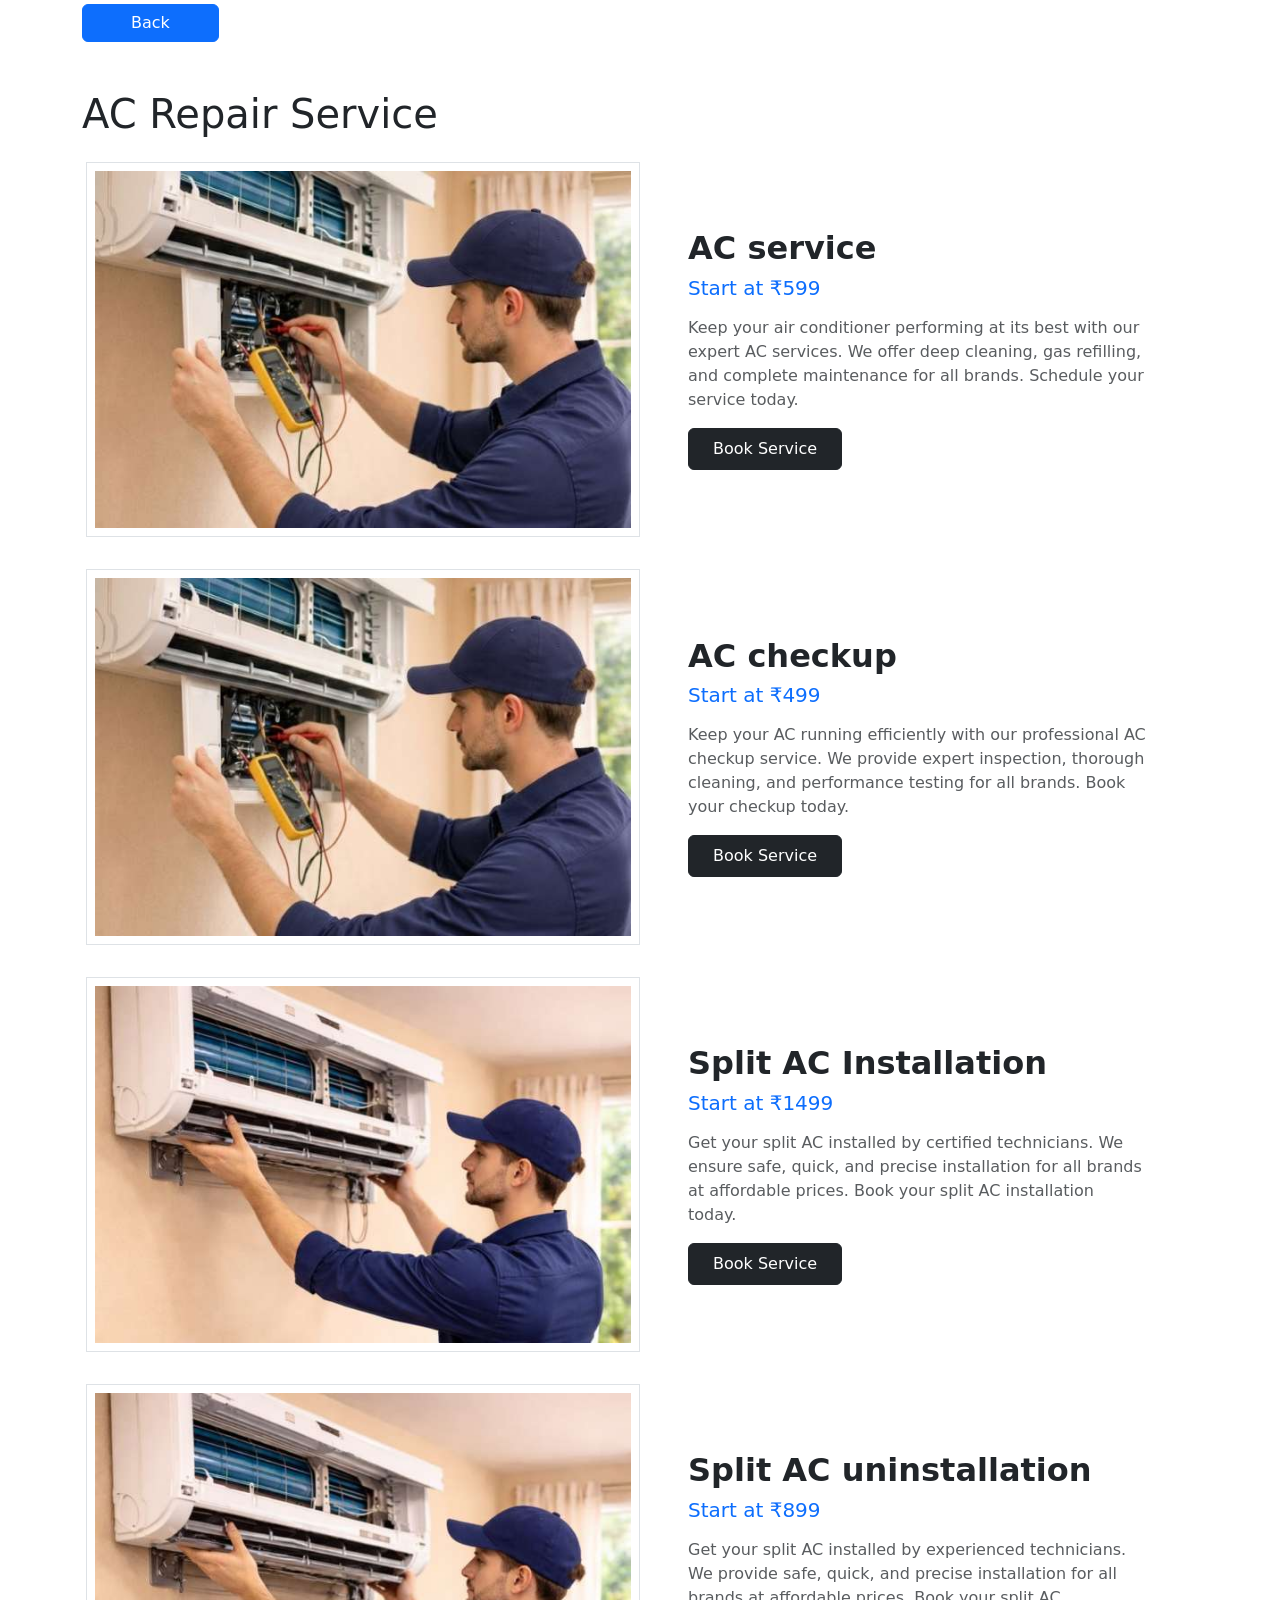
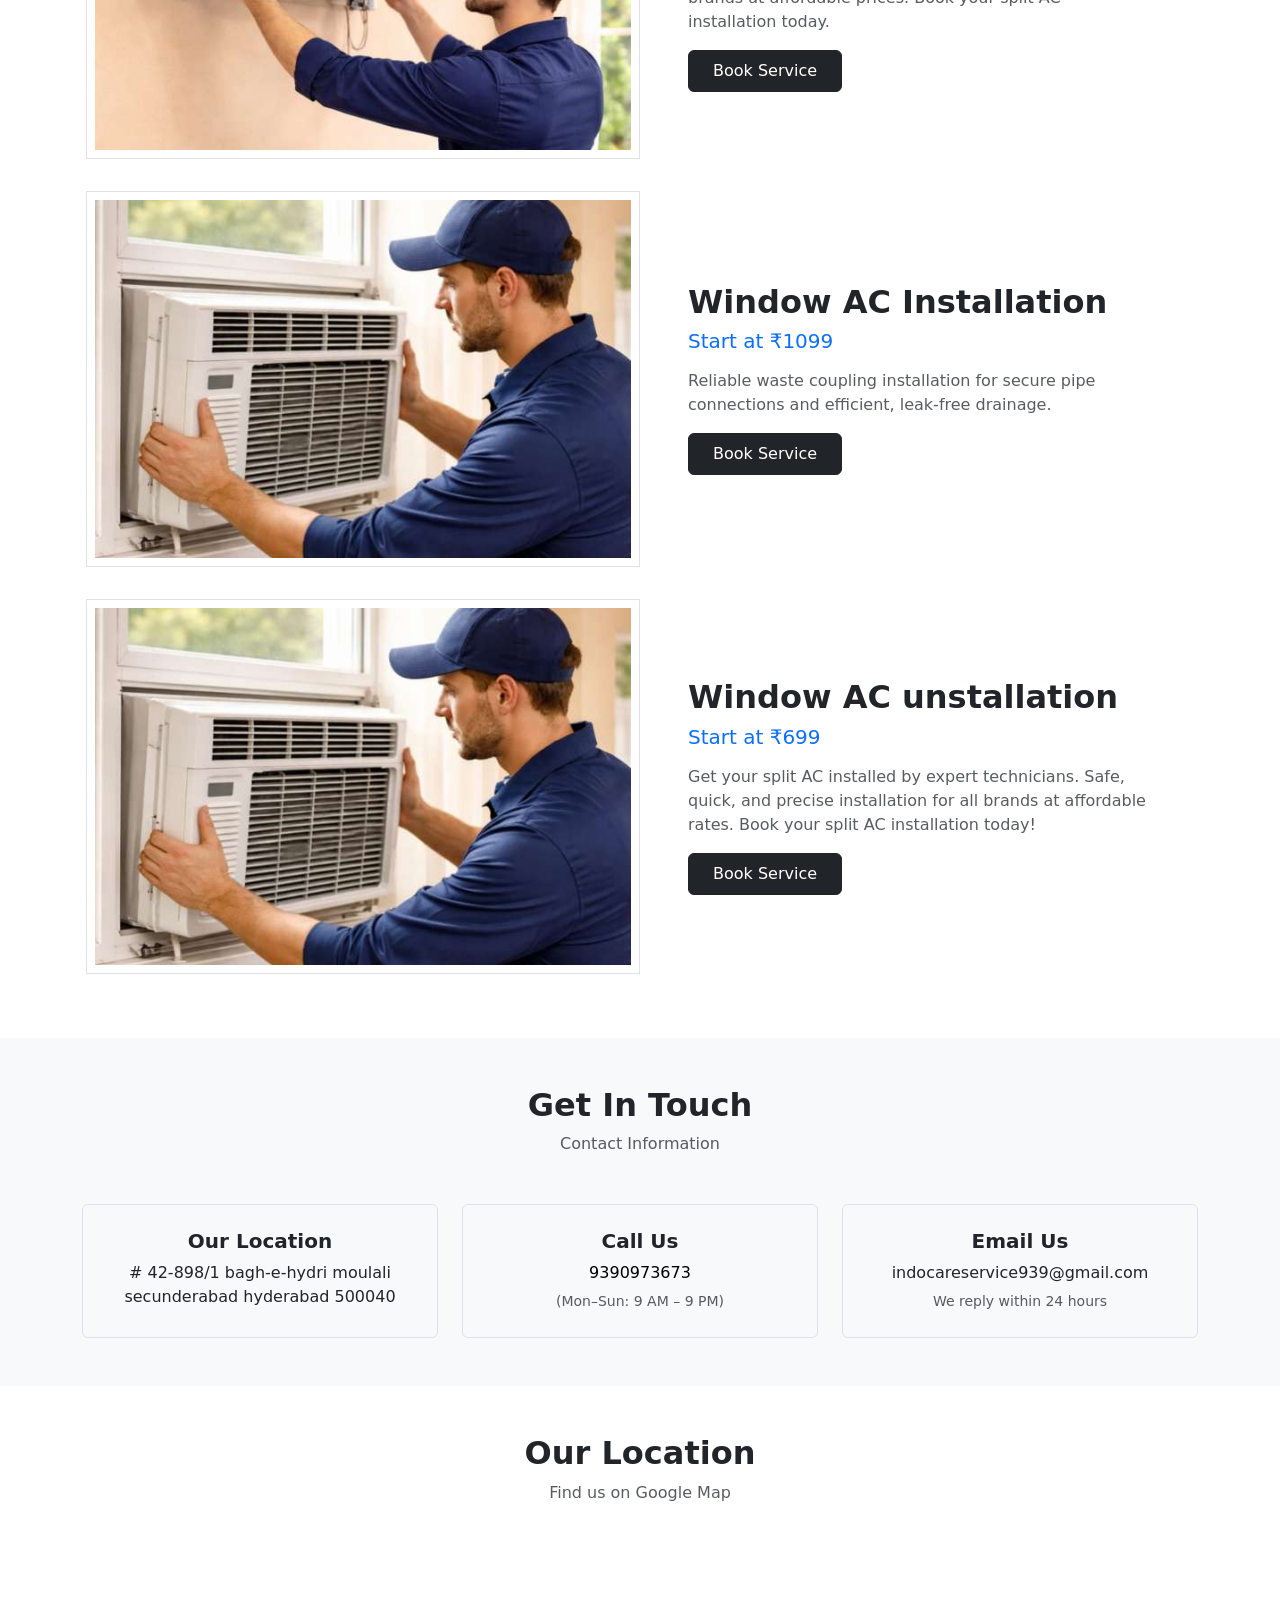
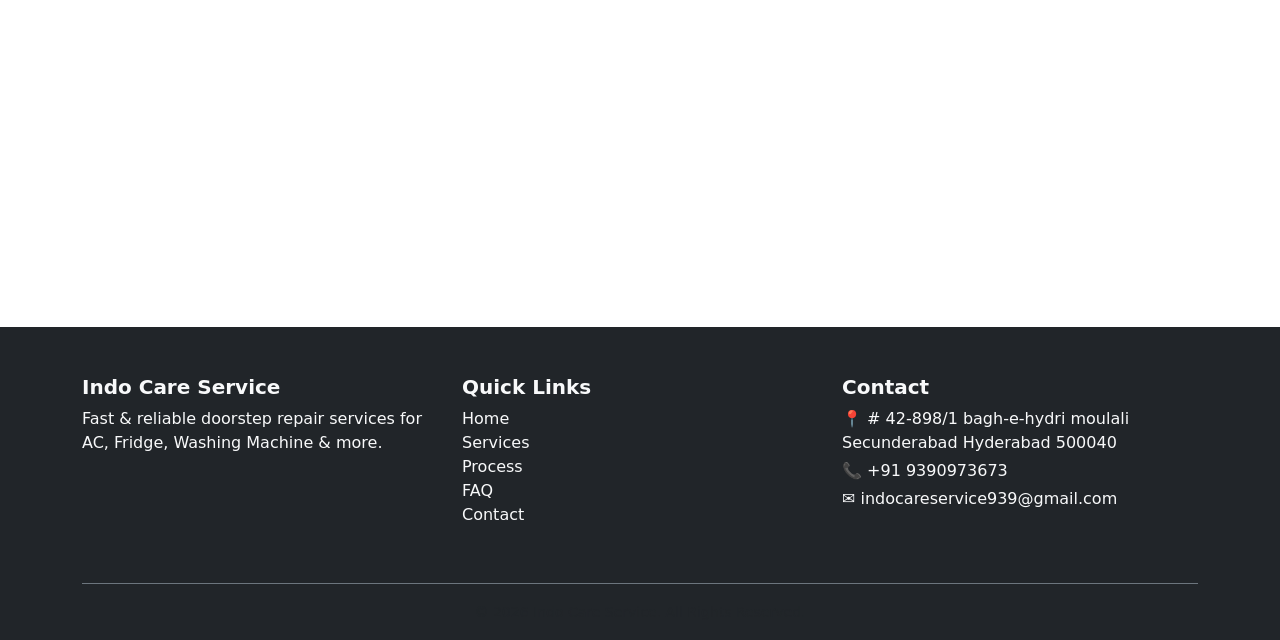
==== commit 4eb9398d: "code updated" ====
--- a/ac-repair.html
+++ b/ac-repair.html
@@ -178,6 +178,8 @@
         </div>
       </div>
     </section>
+
+    <!-- ===================Footer Started ============  -->
 
        <!-- ============== Get in Touch ============= -->
     <section class="py-5 bg-light" id="contact">
@@ -258,7 +260,7 @@
         <div class="row">
           <!-- Brand / About -->
           <div class="col-md-4 mb-4">
-            <h5 class="fw-bold">Cool Care Service</h5>
+            <h5 class="fw-bold">Indo Care Service</h5>
             <p class="">
               Fast & reliable doorstep repair services for AC, Fridge, Washing
               Machine & more.
